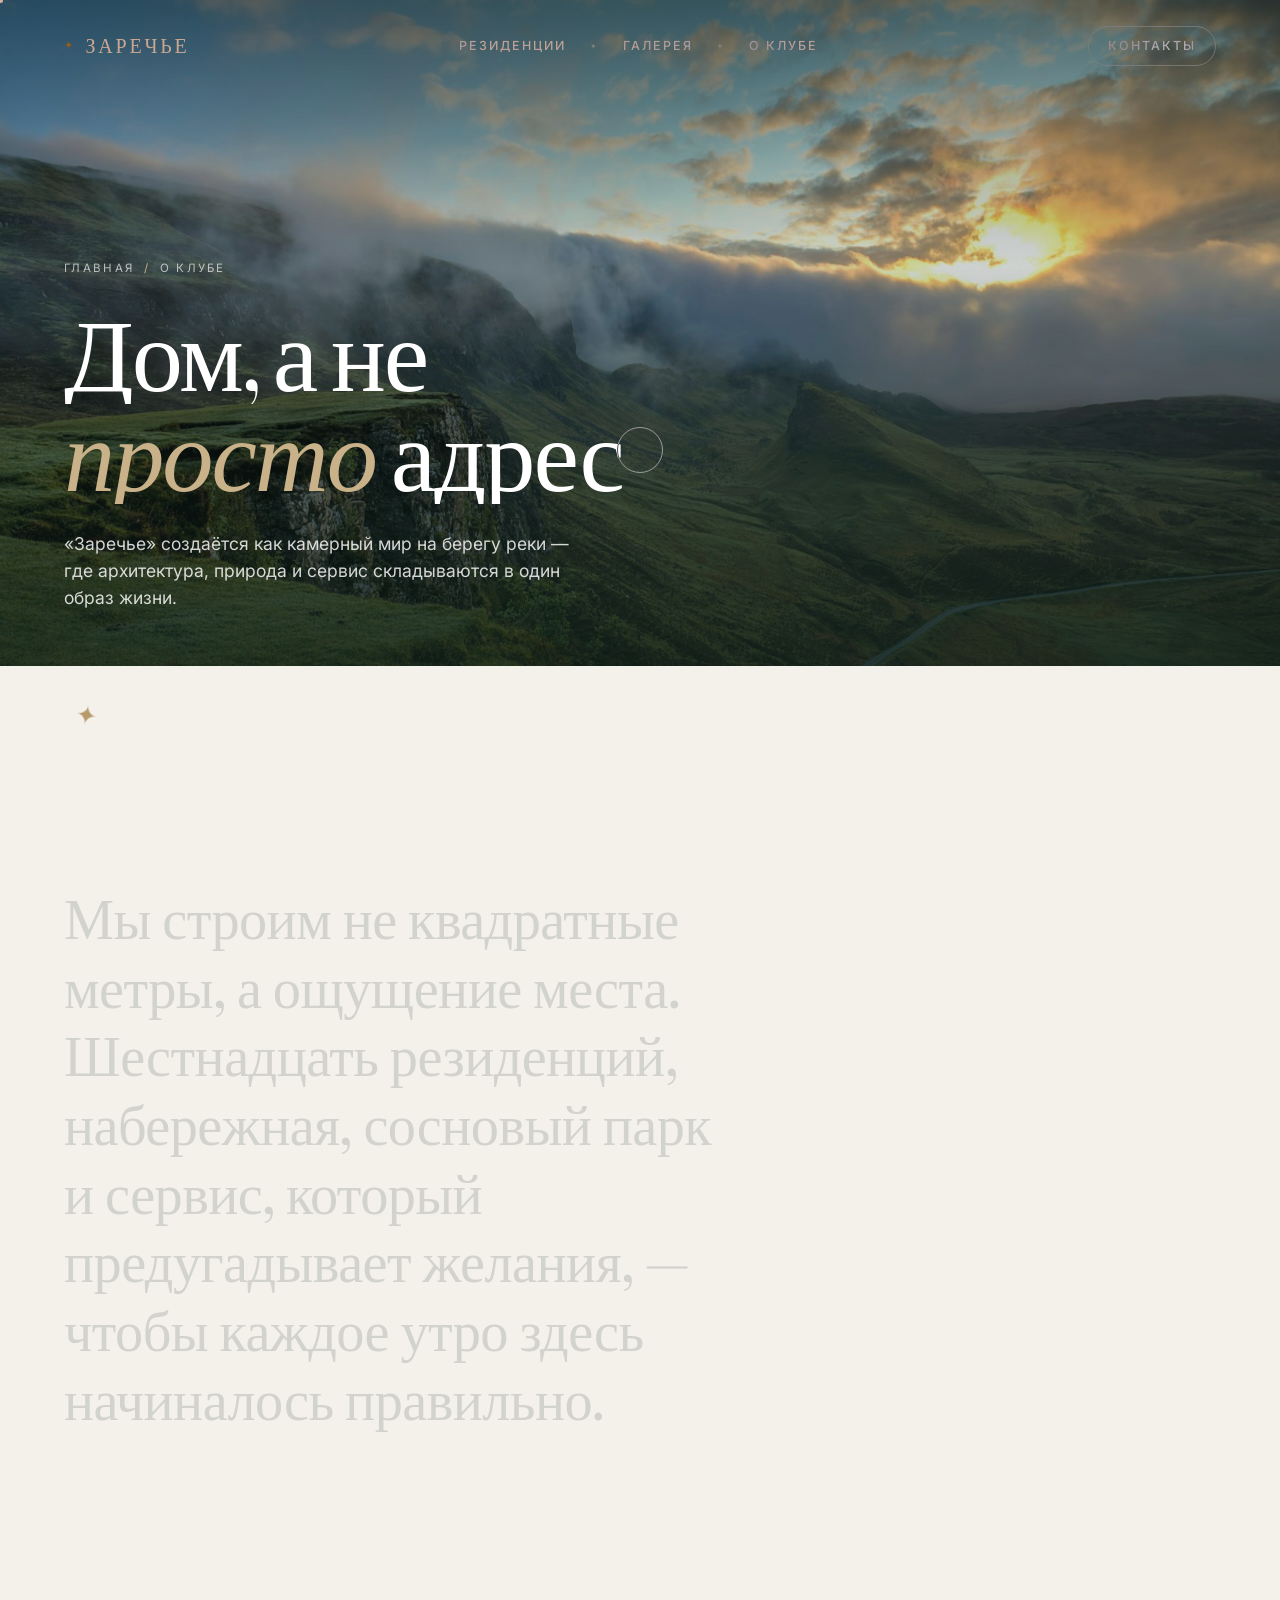
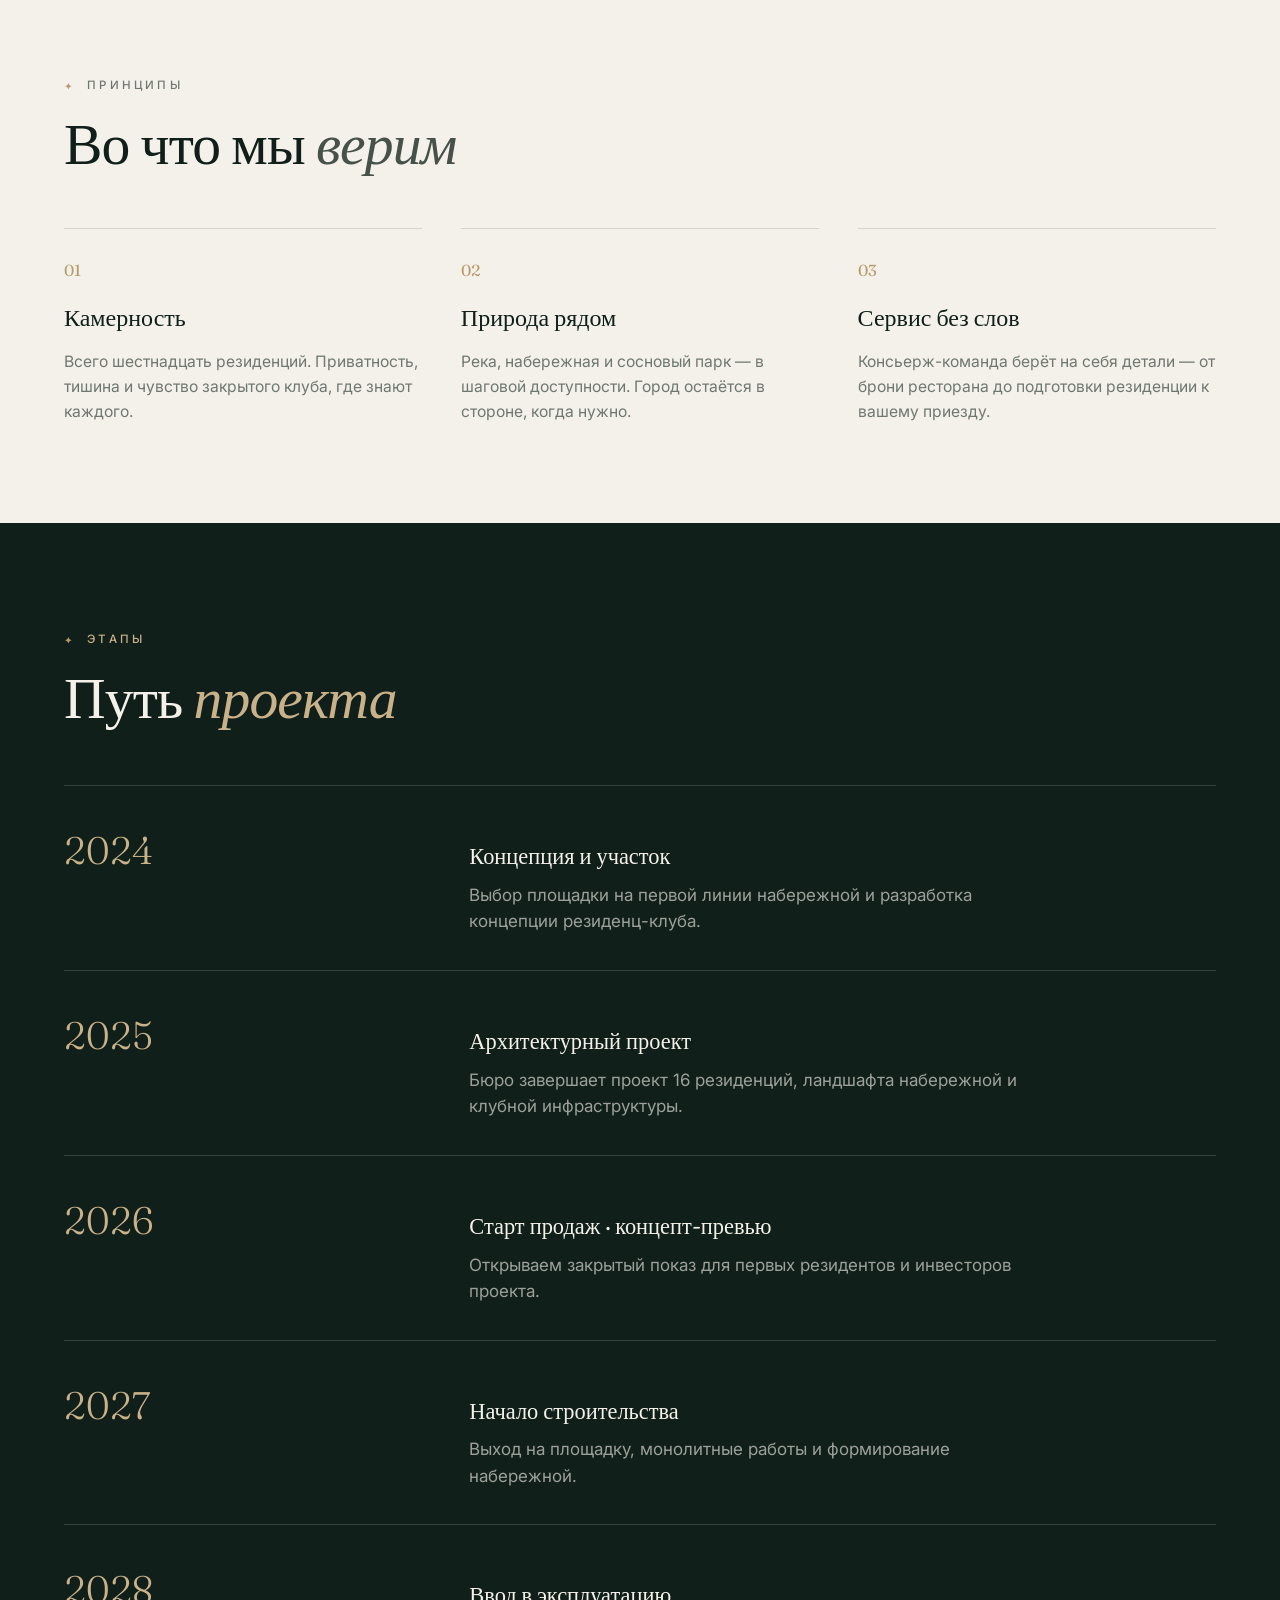
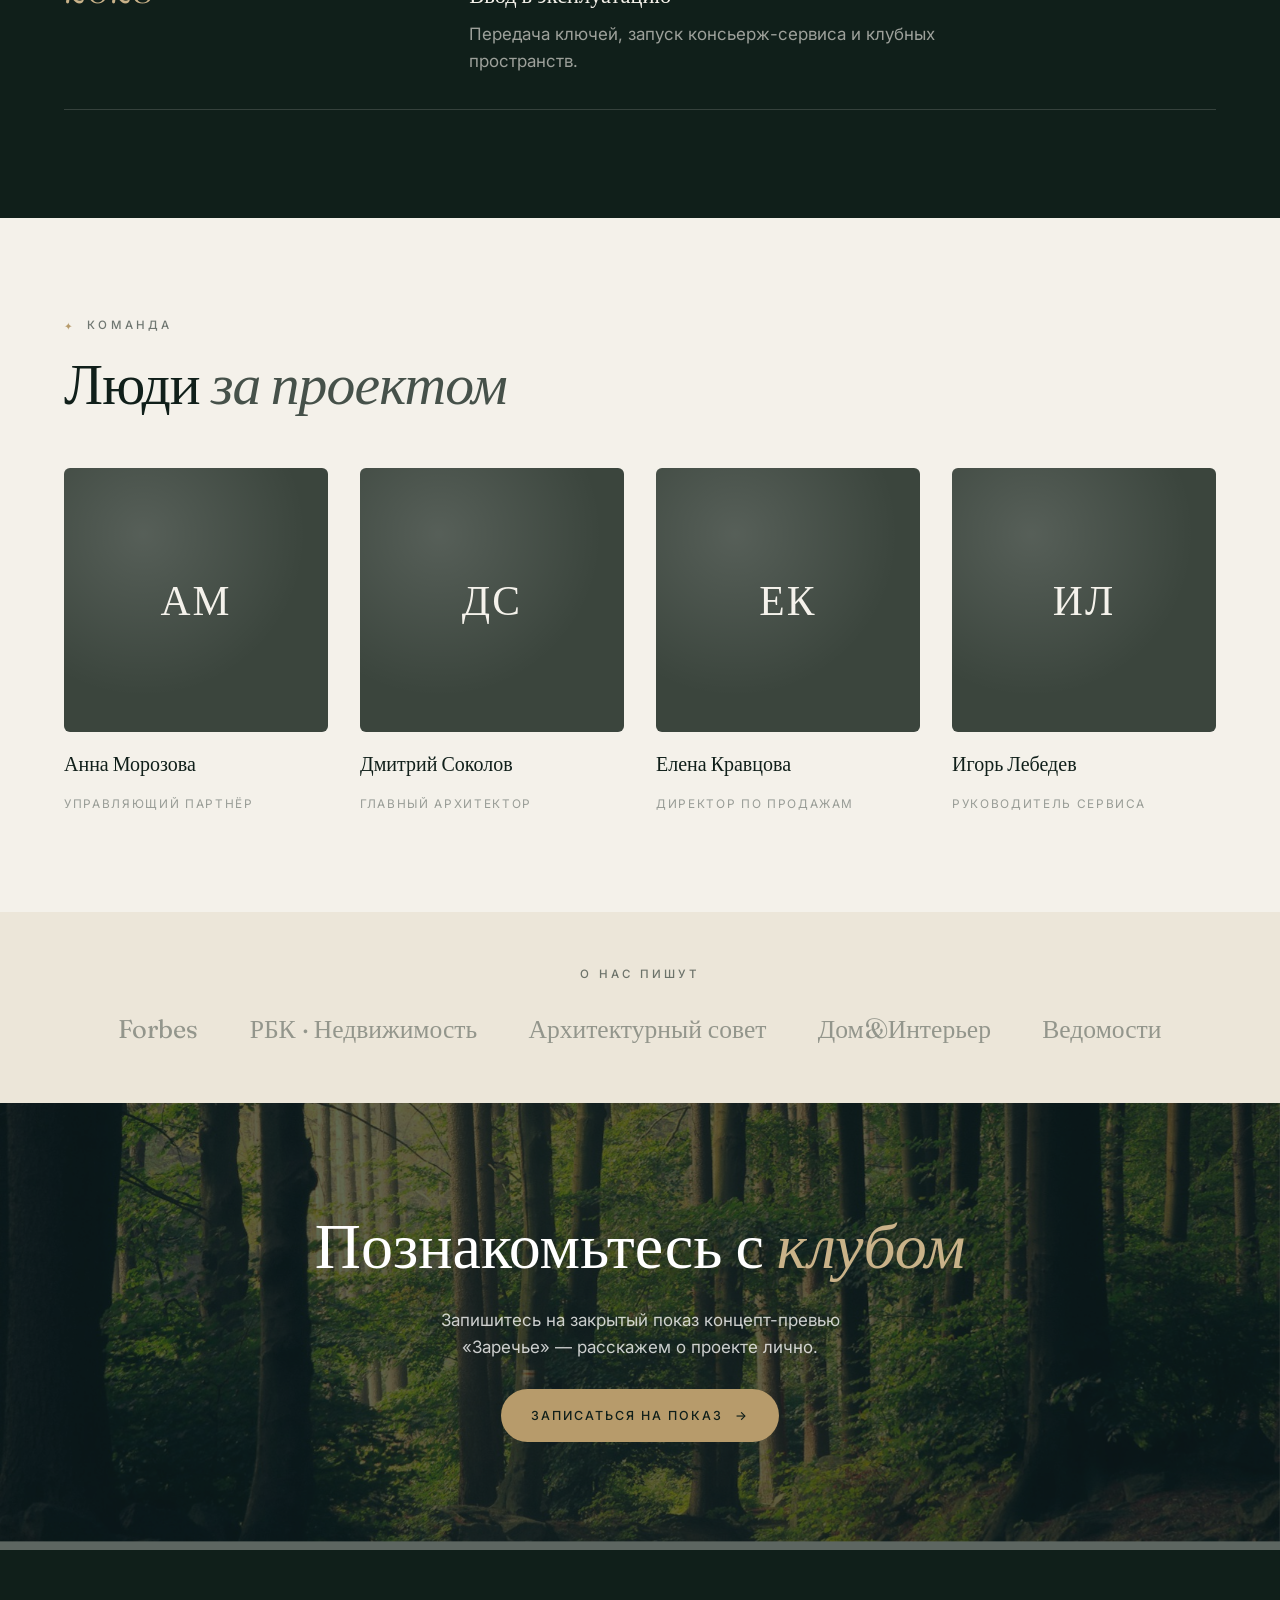
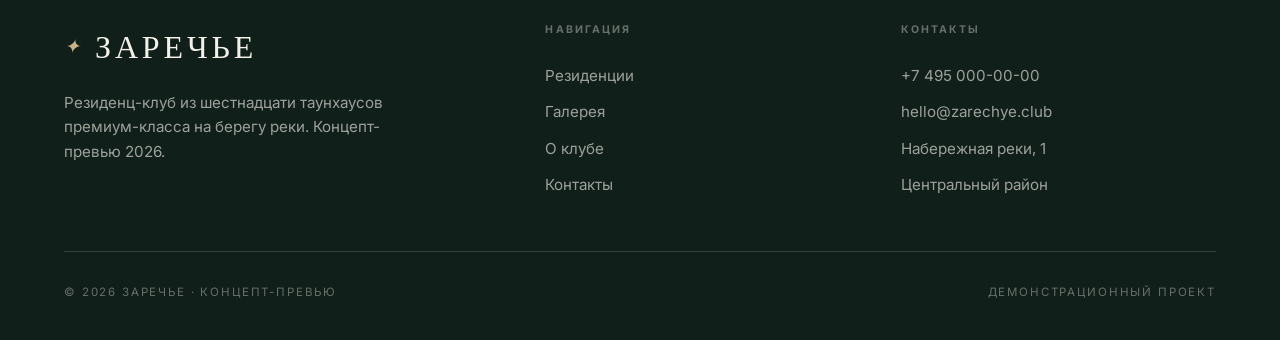
==== about.html @ b9b7f2cf "Initial commit: ЗАРЕЧЬЕ luxury residence club demo site Multi-page Russian-language real estate demo" ====
<!DOCTYPE html>
<html lang="ru">
<head>
<meta charset="UTF-8" />
<meta name="viewport" content="width=device-width, initial-scale=1.0" />
<title>О клубе — ЗАРЕЧЬЕ</title>
<meta name="description" content="Философия, команда и этапы проекта резиденц-клуба «Заречье» на берегу реки." />
<link rel="preconnect" href="https://fonts.googleapis.com" />
<link rel="preconnect" href="https://fonts.gstatic.com" crossorigin />
<link href="https://fonts.googleapis.com/css2?family=Fraunces:ital,opsz,wght@0,9..144,300..600;1,9..144,300..500&family=Inter:wght@300;400;500;600&display=swap" rel="stylesheet" />
<link rel="stylesheet" href="styles.css" />
</head>
<body>

<div class="page-curtain" aria-hidden="true"><span class="page-curtain__brand"><i>✦</i>ЗАРЕЧЬЕ</span></div>
<div class="cursor" id="cursor"><span class="cursor__label" id="cursorLabel"></span></div>
<div class="cursor-dot" id="cursorDot"></div>

<header class="nav" id="nav">
  <a href="index.html" class="nav__brand" data-cursor><span class="nav__mark">✦</span><span class="nav__name">ЗАРЕЧЬЕ</span></a>
  <nav class="nav__links">
    <a href="residences.html" data-cursor>Резиденции</a><span class="nav__sep">✦</span>
    <a href="gallery.html" data-cursor>Галерея</a><span class="nav__sep">✦</span>
    <a href="about.html" data-cursor>О клубе</a>
  </nav>
  <a href="contacts.html" class="nav__cta" data-cursor><span>Контакты</span></a>
</header>

<main>
  <section class="subhero">
    <div class="subhero__bg" style="background-image:url('assets/img/mist.jpg')" data-parallax-bg></div>
    <div class="subhero__scrim"></div>
    <div class="subhero__inner">
      <div class="breadcrumb"><a href="index.html" data-cursor>Главная</a><i>/</i><span>О клубе</span></div>
      <h1 class="subhero__title" data-words>
        <span class="line"><span data-line-word>Дом,</span> <span data-line-word>а</span> <span data-line-word>не</span></span>
        <span class="line"><span data-line-word><em>просто</em></span> <span data-line-word>адрес</span></span>
      </h1>
      <p class="subhero__lead" data-reveal>«Заречье» создаётся как камерный мир на берегу реки — где архитектура, природа и сервис складываются в один образ жизни.</p>
    </div>
  </section>

  <!-- Манифест с word-reveal -->
  <section class="intro">
    <div class="intro__star">✦</div>
    <p class="intro__text display" id="introText">Мы строим не квадратные метры, а ощущение места. Шестнадцать резиденций, набережная, сосновый парк и сервис, который предугадывает желания, — чтобы каждое утро здесь начиналось правильно.</p>
  </section>

  <!-- Ценности -->
  <section class="values">
    <div class="section-head">
      <p class="eyebrow" data-reveal-line>Принципы</p>
      <h2 class="section-title" data-reveal>Во что мы <em>верим</em></h2>
    </div>
    <div class="values__grid" data-stagger>
      <div class="value">
        <div class="value__num">01</div>
        <h3>Камерность</h3>
        <p>Всего шестнадцать резиденций. Приватность, тишина и чувство закрытого клуба, где знают каждого.</p>
      </div>
      <div class="value">
        <div class="value__num">02</div>
        <h3>Природа рядом</h3>
        <p>Река, набережная и сосновый парк — в шаговой доступности. Город остаётся в стороне, когда нужно.</p>
      </div>
      <div class="value">
        <div class="value__num">03</div>
        <h3>Сервис без слов</h3>
        <p>Консьерж-команда берёт на себя детали — от брони ресторана до подготовки резиденции к вашему приезду.</p>
      </div>
    </div>
  </section>

  <!-- Таймлайн -->
  <section class="timeline">
    <div class="section-head">
      <p class="eyebrow" style="color:var(--gold-soft)" data-reveal-line>Этапы</p>
      <h2 class="section-title" data-reveal>Путь <em>проекта</em></h2>
    </div>
    <div class="timeline__list" data-stagger>
      <div class="tl-item"><b>2024</b><div><h3>Концепция и участок</h3><p>Выбор площадки на первой линии набережной и разработка концепции резиденц-клуба.</p></div></div>
      <div class="tl-item"><b>2025</b><div><h3>Архитектурный проект</h3><p>Бюро завершает проект 16 резиденций, ландшафта набережной и клубной инфраструктуры.</p></div></div>
      <div class="tl-item"><b>2026</b><div><h3>Старт продаж · концепт-превью</h3><p>Открываем закрытый показ для первых резидентов и инвесторов проекта.</p></div></div>
      <div class="tl-item"><b>2027</b><div><h3>Начало строительства</h3><p>Выход на площадку, монолитные работы и формирование набережной.</p></div></div>
      <div class="tl-item"><b>2028</b><div><h3>Ввод в эксплуатацию</h3><p>Передача ключей, запуск консьерж-сервиса и клубных пространств.</p></div></div>
    </div>
  </section>

  <!-- Команда -->
  <section class="team">
    <div class="section-head">
      <p class="eyebrow" data-reveal-line>Команда</p>
      <h2 class="section-title" data-reveal>Люди <em>за проектом</em></h2>
    </div>
    <div class="team__grid" data-stagger>
      <div class="member"><div class="member__avatar">АМ</div><h3>Анна Морозова</h3><span>Управляющий партнёр</span></div>
      <div class="member"><div class="member__avatar">ДС</div><h3>Дмитрий Соколов</h3><span>Главный архитектор</span></div>
      <div class="member"><div class="member__avatar">ЕК</div><h3>Елена Кравцова</h3><span>Директор по продажам</span></div>
      <div class="member"><div class="member__avatar">ИЛ</div><h3>Игорь Лебедев</h3><span>Руководитель сервиса</span></div>
    </div>
  </section>

  <!-- Пресса -->
  <section class="press">
    <p class="eyebrow" data-reveal>О нас пишут</p>
    <div class="press__row" data-reveal>
      <span>Forbes</span><span>РБК · Недвижимость</span><span>Архитектурный совет</span><span>Дом&amp;Интерьер</span><span>Ведомости</span>
    </div>
  </section>

  <!-- CTA -->
  <section class="cta">
    <div class="cta__bg" style="background-image:url('assets/img/forest.jpg')" data-parallax-bg></div>
    <div class="cta__scrim"></div>
    <div class="cta__inner">
      <h2 class="cta__title" data-reveal>Познакомьтесь с <em>клубом</em></h2>
      <p class="cta__sub" data-reveal>Запишитесь на закрытый показ концепт-превью «Заречье» — расскажем о проекте лично.</p>
      <a href="contacts.html" class="btn btn--gold" data-cursor data-magnetic data-reveal><span>Записаться на показ</span><i>→</i></a>
    </div>
  </section>

  <footer class="site-footer">
    <div class="site-footer__top">
      <div>
        <div class="site-footer__brand"><i>✦</i>ЗАРЕЧЬЕ</div>
        <p>Резиденц-клуб из шестнадцати таунхаусов премиум-класса на берегу реки. Концепт-превью 2026.</p>
      </div>
      <div class="fcol">
        <h4>Навигация</h4>
        <a href="residences.html" data-cursor>Резиденции</a>
        <a href="gallery.html" data-cursor>Галерея</a>
        <a href="about.html" data-cursor>О клубе</a>
        <a href="contacts.html" data-cursor>Контакты</a>
      </div>
      <div class="fcol">
        <h4>Контакты</h4>
        <a href="tel:+74950000000" data-cursor>+7 495 000-00-00</a>
        <a href="mailto:hello@zarechye.club" data-cursor>hello@zarechye.club</a>
        <a>Набережная реки, 1</a>
        <a>Центральный район</a>
      </div>
    </div>
    <div class="site-footer__bottom">
      <span>© <span data-year>2026</span> ЗАРЕЧЬЕ · Концепт-превью</span>
      <span>Демонстрационный проект</span>
    </div>
  </footer>
</main>

<script src="assets/vendor/gsap.min.js"></script>
<script src="assets/vendor/ScrollTrigger.min.js"></script>
<script src="assets/vendor/lenis.min.js"></script>
<script src="assets/vendor/split-type.min.js"></script>
<script src="main.js"></script>
</body>
</html>
---- styles.css ----
/* ═══════════════════════════════════════════
   ЗАРЕЧЬЕ — Residence Club · demo
   ═══════════════════════════════════════════ */

:root{
  --cream:#F4F1EA;
  --cream-2:#ECE6D9;
  --forest:#101F1A;
  --forest-2:#16241E;
  --sage:#3B453D;
  --sage-2:#46514A;
  --ink:#101F1A;
  --ink-60:rgba(16,31,26,.58);
  --ink-40:rgba(16,31,26,.40);
  --ink-14:rgba(16,31,26,.14);
  --paper:#F4F1EA;
  --paper-60:rgba(244,241,234,.62);
  --paper-40:rgba(244,241,234,.38);
  --paper-16:rgba(244,241,234,.16);
  --gold:#B79B6B;
  --gold-soft:#C9B289;
  --serif:'Fraunces',Georgia,serif;
  --sans:'Inter',-apple-system,system-ui,sans-serif;
  --ease:cubic-bezier(.6,.01,.05,1);
  --ease-out:cubic-bezier(.16,1,.3,1);
  --pad:clamp(1.4rem,5vw,5.5rem);
}

*{margin:0;padding:0;box-sizing:border-box}
html{-webkit-font-smoothing:antialiased;text-rendering:optimizeLegibility}
html.lenis,html.lenis body{height:auto}
.lenis.lenis-smooth{scroll-behavior:auto!important}
.lenis.lenis-smooth [data-lenis-prevent]{overscroll-behavior:contain}

body{
  font-family:var(--sans);
  background:var(--cream);
  color:var(--ink);
  font-size:17px;
  line-height:1.55;
  overflow-x:hidden;
  cursor:none;
}
@media (max-width:900px){ body{cursor:auto} }

img{display:block;max-width:100%;height:auto}
a{color:inherit;text-decoration:none}
em{font-style:italic}
.display{font-family:var(--serif);font-weight:400;letter-spacing:-.015em}
.display em{font-weight:400}

.eyebrow{
  font-family:var(--sans);
  font-size:.72rem;
  font-weight:500;
  letter-spacing:.28em;
  text-transform:uppercase;
  color:var(--ink-60);
}
.eyebrow--light{color:var(--paper-60)}

/* ─── ПРЕЛОАДЕР ─────────────────────────── */
.loader{
  position:fixed;inset:0;z-index:1000;
  background:var(--forest);color:var(--paper);
  display:flex;align-items:flex-end;
  padding:var(--pad);
  clip-path:inset(0 0 0 0);
}
.loader__inner{width:100%;}
.loader__brand{overflow:hidden;}
.loader__word{
  display:inline-block;
  font-family:var(--serif);
  font-size:clamp(3rem,12vw,11rem);
  font-weight:300;letter-spacing:.02em;line-height:.9;
  transform:translateY(110%);
}
.loader__meta{
  display:flex;justify-content:space-between;align-items:flex-end;
  margin-top:1.6rem;
}
.loader__tag{font-size:.7rem;letter-spacing:.26em;text-transform:uppercase;color:var(--paper-40)}
.loader__count{font-family:var(--serif);font-size:1.4rem;color:var(--paper-60)}
.loader__count i{font-style:normal;font-size:.8rem;color:var(--paper-40)}
.loader__bar{margin-top:1.2rem;height:1px;background:var(--paper-16);position:relative;overflow:hidden}
.loader__bar span{position:absolute;inset:0;background:var(--gold);transform:scaleX(0);transform-origin:left;}

/* ─── КУРСОР ────────────────────────────── */
.cursor,.cursor-dot{position:fixed;top:0;left:0;z-index:900;pointer-events:none;border-radius:50%;mix-blend-mode:difference}
.cursor{
  width:46px;height:46px;margin:-23px 0 0 -23px;
  border:1px solid rgba(255,255,255,.7);
  display:flex;align-items:center;justify-content:center;
  transition:width .4s var(--ease-out),height .4s var(--ease-out),margin .4s var(--ease-out),background .3s;
}
.cursor-dot{width:5px;height:5px;margin:-2.5px 0 0 -2.5px;background:#fff}
.cursor__label{font-size:.6rem;letter-spacing:.12em;text-transform:uppercase;color:#fff;opacity:0;transform:scale(.6);transition:opacity .3s,transform .3s;font-weight:500}
.cursor.is-hover{width:74px;height:74px;margin:-37px 0 0 -37px;background:rgba(255,255,255,.08)}
.cursor.is-label{width:96px;height:96px;margin:-48px 0 0 -48px;background:#fff;border-color:#fff;mix-blend-mode:normal}
.cursor.is-label .cursor__label{opacity:1;transform:scale(1);color:var(--forest)}
.cursor.is-label ~ .cursor-dot{opacity:0}
@media (max-width:900px){ .cursor,.cursor-dot{display:none} }

/* ─── ШАПКА ─────────────────────────────── */
.nav{
  position:fixed;top:0;left:0;width:100%;z-index:500;
  display:flex;align-items:center;justify-content:space-between;
  padding:1.6rem var(--pad);
  mix-blend-mode:difference;color:#fff;
  transition:transform .6s var(--ease-out);
  will-change:transform;
}
.nav.is-hidden{transform:translateY(-120%)}
.nav__brand{display:flex;align-items:center;gap:.6rem;font-family:var(--serif);font-size:1.25rem;letter-spacing:.14em}
.nav__mark{font-size:.7rem;color:var(--gold-soft)}
.nav__links{display:flex;align-items:center;gap:1.5rem;font-size:.78rem;letter-spacing:.16em;text-transform:uppercase;font-weight:500}
.nav__links a{position:relative;padding:.2rem 0}
.nav__links a::after{content:"";position:absolute;left:0;bottom:-2px;width:100%;height:1px;background:currentColor;transform:scaleX(0);transform-origin:right;transition:transform .5s var(--ease-out)}
.nav__links a:hover::after{transform:scaleX(1);transform-origin:left}
.nav__sep{font-size:.5rem;opacity:.5}
.nav__cta{font-size:.78rem;letter-spacing:.16em;text-transform:uppercase;font-weight:500;border:1px solid rgba(255,255,255,.4);padding:.6rem 1.2rem;border-radius:40px;transition:background .4s,color .4s,border-color .4s}
.nav__cta:hover{background:#fff;color:var(--forest);border-color:#fff}
@media (max-width:760px){ .nav__links{display:none} }

/* ─── ГЕРОЙ ─────────────────────────────── */
.hero{position:relative;height:100svh;min-height:640px;overflow:hidden;color:#fff;display:flex;flex-direction:column;justify-content:flex-end}
.hero__media{position:absolute;inset:0;z-index:0}
.hero__slide{position:absolute;inset:0;background-size:cover;background-position:center;opacity:0;transform:scale(1.08);transition:opacity 1.4s var(--ease)}
.hero__slide.is-active{opacity:1}
.hero__scrim{position:absolute;inset:0;background:linear-gradient(180deg,rgba(16,31,26,.34) 0%,rgba(16,31,26,.05) 32%,rgba(16,31,26,.4) 72%,rgba(16,31,26,.86) 100%)}
.hero__content{position:relative;z-index:2;padding:0 var(--pad)}
.hero__eyebrow{color:rgba(255,255,255,.78)!important;margin-bottom:1.4rem}
.hero__title{font-size:clamp(2.9rem,9vw,8.4rem);line-height:.96;font-weight:400;letter-spacing:-.02em}
.hero__title .line{display:block;overflow:hidden}
.hero__title [data-hero-word]{display:inline-block;transform:translateY(110%)}
.hero__title em{font-weight:300}
.hero__foot{position:relative;z-index:2;display:flex;align-items:flex-end;justify-content:space-between;padding:2.4rem var(--pad) 2.4rem}
.hero__scroll{display:flex;flex-direction:column;align-items:center;gap:.7rem}
.hero__scroll .eyebrow{color:rgba(255,255,255,.7)!important;font-size:.62rem}
.hero__scroll-line{width:1px;height:54px;background:rgba(255,255,255,.5);position:relative;overflow:hidden}
.hero__scroll-line::after{content:"";position:absolute;top:-54px;left:0;width:100%;height:54px;background:#fff;animation:scrollLine 2.4s var(--ease) infinite}
@keyframes scrollLine{0%{transform:translateY(0)}60%,100%{transform:translateY(108px)}}
.hero__nav{display:flex;align-items:center;gap:1.4rem}
.hero__arrow{background:none;border:1px solid rgba(255,255,255,.4);color:#fff;width:52px;height:52px;border-radius:50%;font-size:1.1rem;cursor:none;transition:background .4s,color .4s;display:flex;align-items:center;justify-content:center}
.hero__arrow:hover{background:#fff;color:var(--forest)}
.hero__count{font-family:var(--serif);font-size:1rem;letter-spacing:.1em;color:rgba(255,255,255,.85)}
.hero__count i{font-style:normal;color:#fff}

/* ─── ВСТУПЛЕНИЕ ────────────────────────── */
.intro{background:var(--cream);padding:clamp(7rem,16vh,15rem) var(--pad)}
.intro__star{font-size:1.6rem;color:var(--gold);margin-bottom:2.2rem;transform:rotate(0deg)}
.intro__text{
  font-size:clamp(1.7rem,4.4vw,3.7rem);
  line-height:1.22;max-width:18ch;font-weight:400;letter-spacing:-.01em;
}
.intro__text .word{color:var(--ink-14);transition:color .1s linear;display:inline-block}
.intro__text .word.space{width:.28em}

/* ─── ЦИФРЫ ─────────────────────────────── */
.stats{background:var(--cream);padding:0 var(--pad) clamp(5rem,10vh,9rem)}
.stats__row{display:grid;grid-template-columns:repeat(4,1fr);gap:1rem;border-top:1px solid var(--ink-14);padding-top:3rem}
.stat{display:flex;flex-direction:column;gap:.6rem}
.stat__num{font-size:clamp(2.6rem,6vw,5rem);line-height:1;font-weight:300}
.stat__num i{font-style:normal;font-size:.3em;color:var(--ink-40);font-family:var(--sans);letter-spacing:0}
.stat__label{font-size:.66rem}
@media (max-width:760px){ .stats__row{grid-template-columns:repeat(2,1fr);gap:2.4rem 1rem} }

/* ─── БЕГУЩАЯ СТРОКА ────────────────────── */
.marquee{background:var(--forest);color:var(--paper);padding:1.5rem 0;overflow:hidden;white-space:nowrap;border-top:1px solid var(--paper-16);border-bottom:1px solid var(--paper-16)}
.marquee__track{display:inline-flex;will-change:transform}
.marquee__track span{font-family:var(--serif);font-size:clamp(1.6rem,3.4vw,2.8rem);font-weight:300;padding-right:0;letter-spacing:.01em}
.marquee__track i{font-style:normal;color:var(--gold);margin:0 1.6rem;font-size:.7em;vertical-align:middle}

/* ─── ФИЧИ ──────────────────────────────── */
.feature{padding:clamp(5rem,12vh,11rem) var(--pad)}
.feature--dark{background:var(--forest);color:var(--paper)}
.feature--light{background:var(--cream);color:var(--ink)}
.feature__grid{display:grid;grid-template-columns:1.05fr 1fr;gap:clamp(2.5rem,6vw,7rem);align-items:center}
.feature__grid--reverse .feature__media{order:2}
.feature__media{position:relative;overflow:hidden;border-radius:6px;aspect-ratio:4/5;clip-path:inset(100% 0 0 0)}
.feature__media img{width:100%;height:120%;object-fit:cover;will-change:transform}
.feature__title{font-size:clamp(2rem,4.6vw,3.7rem);line-height:1.05;margin:1.6rem 0;font-weight:400}
.feature__title .line{display:block;overflow:hidden}
.feature__title [data-line-word]{display:inline-block}
.feature__title em{font-weight:300}
.feature--dark .feature__title em{color:var(--gold-soft)}
.feature--light .feature__title em{color:var(--sage-2)}
.feature__lead{max-width:42ch;font-size:1.04rem;line-height:1.6;color:inherit;opacity:.78;margin-bottom:2rem}
.feature--light .feature__lead{color:var(--ink-60);opacity:1}

.link{display:inline-flex;align-items:center;gap:.7rem;font-size:.8rem;letter-spacing:.14em;text-transform:uppercase;font-weight:500;position:relative}
.link span{position:relative}
.link span::after{content:"";position:absolute;left:0;bottom:-3px;width:100%;height:1px;background:currentColor;transform:scaleX(1);transform-origin:left;transition:transform .5s var(--ease-out)}
.link:hover span::after{transform:scaleX(0);transform-origin:right}
.link i{font-style:normal;transition:transform .4s var(--ease-out)}
.link:hover i{transform:translateX(6px)}
@media (max-width:840px){ .feature__grid,.feature__grid--reverse{grid-template-columns:1fr;gap:2.5rem} .feature__grid--reverse .feature__media{order:0} .feature__media{aspect-ratio:4/3} }

/* ─── ГАЛЕРЕЯ ───────────────────────────── */
.gallery{background:var(--cream);padding:clamp(5rem,11vh,9rem) 0;overflow:hidden}
.gallery__head{padding:0 var(--pad);margin-bottom:3rem;display:flex;flex-direction:column;gap:1rem}
.gallery__title{font-size:clamp(2rem,5vw,4rem);font-weight:400}
.gallery__title em{color:var(--sage-2)}
.gallery__viewport{width:100%}
.gallery__track{display:flex;gap:1.6rem;padding:0 var(--pad);will-change:transform}
@media (max-width:900px){
  .gallery__viewport{overflow-x:auto;-webkit-overflow-scrolling:touch;scroll-snap-type:x mandatory;scrollbar-width:none}
  .gallery__viewport::-webkit-scrollbar{display:none}
  .gallery__track{will-change:auto}
  .gcard{scroll-snap-align:start;width:78vw}
  .gcard--wide{width:88vw}
}
.gcard{position:relative;flex:0 0 auto;width:clamp(260px,30vw,420px);aspect-ratio:3/4;overflow:hidden;border-radius:6px}
.gcard--wide{width:clamp(360px,44vw,640px);aspect-ratio:16/10}
.gcard img{width:100%;height:100%;object-fit:cover;transition:transform 1.1s var(--ease-out);will-change:transform}
.gcard:hover img{transform:scale(1.06)}
.gcard figcaption{position:absolute;left:0;bottom:0;width:100%;padding:1.4rem;color:#fff;font-size:.82rem;letter-spacing:.1em;text-transform:uppercase;background:linear-gradient(0deg,rgba(16,31,26,.7),transparent);display:flex;gap:.7rem;align-items:baseline}
.gcard figcaption b{font-family:var(--serif);font-weight:400;color:var(--gold-soft)}

/* ─── ОБРАЗ ЖИЗНИ (full-bleed) ──────────── */
.lifestyle{position:relative;min-height:92vh;display:flex;align-items:center;overflow:hidden;color:#fff;padding:6rem var(--pad)}
.lifestyle__bg{position:absolute;inset:-12% 0;background-size:cover;background-position:center;will-change:transform}
.lifestyle__scrim{position:absolute;inset:0;background:linear-gradient(180deg,rgba(16,31,26,.55),rgba(16,31,26,.35) 40%,rgba(16,31,26,.78))}
.lifestyle__content{position:relative;z-index:2;max-width:60rem}
.lifestyle__title{font-size:clamp(2.4rem,6.5vw,6rem);line-height:1;margin:1.6rem 0;font-weight:400}
.lifestyle__title .line{display:block;overflow:hidden}
.lifestyle__title [data-line-word]{display:inline-block}
.lifestyle__title em{font-weight:300;color:var(--gold-soft)}
.lifestyle__lead{max-width:46ch;font-size:1.1rem;color:rgba(255,255,255,.82)}

/* ─── FAQ ───────────────────────────────── */
.faq{background:var(--cream);padding:clamp(5rem,12vh,10rem) var(--pad)}
.faq__head{margin-bottom:4rem;display:flex;flex-direction:column;gap:1rem}
.faq__title{font-size:clamp(1.8rem,4vw,3.2rem);font-weight:400;max-width:20ch}
.faq__title em{color:var(--sage-2)}
.qa{border-top:1px solid var(--ink-14)}
.qa:last-child{border-bottom:1px solid var(--ink-14)}
.qa__q{width:100%;background:none;border:none;cursor:none;display:flex;align-items:center;justify-content:space-between;gap:2rem;padding:2.1rem 0;text-align:left;color:var(--ink)}
.qa__qtext{font-size:clamp(1.2rem,2.6vw,1.9rem);font-weight:400;transition:color .4s,transform .5s var(--ease-out)}
.qa__q:hover .qa__qtext{transform:translateX(14px);color:var(--sage-2)}
.qa__icon{position:relative;flex:0 0 auto;width:18px;height:18px}
.qa__icon::before,.qa__icon::after{content:"";position:absolute;background:var(--ink);transition:transform .45s var(--ease-out),background .4s}
.qa__icon::before{top:50%;left:0;width:100%;height:1px;transform:translateY(-50%)}
.qa__icon::after{left:50%;top:0;height:100%;width:1px;transform:translateX(-50%)}
.qa.is-open .qa__icon::after{transform:translateX(-50%) scaleY(0)}
.qa.is-open .qa__icon::before{background:var(--gold)}
.qa__a{overflow:hidden;height:0}
.qa__a p{max-width:60ch;color:var(--ink-60);font-size:1.02rem;line-height:1.6;padding:0 0 2.2rem;margin-left:auto;width:min(60ch,55%)}
@media (max-width:760px){ .qa__a p{width:100%} }

/* ─── КОНТАКТЫ ──────────────────────────── */
.contact{position:relative;padding:clamp(4rem,10vh,9rem) var(--pad) 2.5rem;overflow:hidden}
.contact__bg{position:absolute;inset:-12% 0;background-size:cover;background-position:center;will-change:transform}
.contact::before{content:"";position:absolute;inset:0;background:rgba(16,31,26,.18)}
.contact__card{position:relative;z-index:2;background:rgba(43,52,46,.82);backdrop-filter:blur(6px);color:var(--paper);border-radius:8px;padding:clamp(2.2rem,5vw,4.5rem);display:grid;grid-template-columns:1fr 1fr;gap:clamp(2.5rem,6vw,6rem);border:1px solid var(--paper-16)}
.contact__title{font-size:clamp(2rem,4.6vw,3.6rem);line-height:1.04;margin:1.4rem 0;font-weight:400}
.contact__title .line{display:block}
.contact__title em{font-weight:300;color:var(--gold-soft)}
.contact__sub{color:var(--paper-60);max-width:40ch;font-size:1rem;line-height:1.6}
.contact__where{margin-top:2.4rem;display:flex;flex-direction:column;gap:.5rem;border-top:1px solid var(--paper-16);padding-top:1.6rem}
.contact__addr{font-family:var(--serif);font-size:1.15rem}

.form{display:flex;flex-direction:column;gap:1.8rem;justify-content:center}
.form__row{display:grid;grid-template-columns:1fr 1fr;gap:1.6rem}
.field{display:flex;flex-direction:column;gap:.7rem;position:relative}
.field__label{font-size:.64rem;color:var(--paper-40)}
.field input,.field textarea{background:none;border:none;color:#fff;font-family:var(--sans);font-size:1.05rem;padding:.3rem 0;outline:none;resize:none;width:100%}
.field__line{height:1px;background:var(--paper-16);position:relative}
.field__line::after{content:"";position:absolute;inset:0;background:var(--gold-soft);transform:scaleX(0);transform-origin:left;transition:transform .5s var(--ease-out)}
.field input:focus ~ .field__line::after,.field textarea:focus ~ .field__line::after{transform:scaleX(1)}
.form__foot{display:flex;align-items:center;justify-content:space-between;gap:1.5rem;margin-top:.5rem}
.submit{display:inline-flex;align-items:center;gap:.9rem;background:none;border:none;color:#fff;cursor:none;font-family:var(--sans);font-size:.82rem;letter-spacing:.16em;text-transform:uppercase;font-weight:500;position:relative}
.submit__txt{position:relative}
.submit__txt::after{content:"";position:absolute;left:0;bottom:-4px;width:100%;height:1px;background:var(--gold-soft);transform:scaleX(1);transform-origin:left;transition:transform .5s var(--ease-out)}
.submit:hover .submit__txt::after{transform:scaleX(0);transform-origin:right}
.submit__arrow{transition:transform .4s var(--ease-out)}
.submit:hover .submit__arrow{transform:translateX(7px)}
.submit.is-sent{color:var(--gold-soft)}
.form__note{font-size:.78rem;color:var(--paper-40)}
@media (max-width:840px){ .contact__card{grid-template-columns:1fr} }
@media (max-width:520px){ .form__row{grid-template-columns:1fr} }

/* ─── ФУТЕР ─────────────────────────────── */
.footer{position:relative;z-index:2;display:flex;align-items:center;justify-content:center;gap:1.2rem;margin-top:2.5rem;color:var(--paper-60);font-size:.72rem;letter-spacing:.2em;text-transform:uppercase}
.footer__mark{color:var(--gold-soft)}

/* ─── reveal helpers ────────────────────── */
[data-reveal]{opacity:0;transform:translateY(34px)}
[data-reveal-line]{opacity:0;transform:translateY(18px)}
[data-stagger]>*{opacity:0;transform:translateY(34px)}

/* ═══════════════════════════════════════════
   МУЛЬТИСТРАНИЧНЫЕ КОМПОНЕНТЫ
   ═══════════════════════════════════════════ */

/* ─── Шторка перехода между страницами ──── */
.page-curtain{position:fixed;inset:0;z-index:1200;background:var(--forest);display:flex;align-items:center;justify-content:center;transform:translateY(0)}
.page-curtain.is-open{transform:translateY(-100%);pointer-events:none}
.page-curtain__brand{font-family:var(--serif);font-size:clamp(2rem,6vw,4rem);font-weight:300;letter-spacing:.16em;color:var(--paper);display:flex;align-items:center;gap:1rem}
.page-curtain__brand i{font-style:normal;color:var(--gold-soft);font-size:.5em}

/* ─── Кнопки ────────────────────────────── */
.btn{display:inline-flex;align-items:center;gap:.8rem;font-family:var(--sans);font-size:.78rem;letter-spacing:.16em;text-transform:uppercase;font-weight:500;padding:1rem 1.8rem;border-radius:40px;border:1px solid transparent;cursor:none;transition:background .4s,color .4s,border-color .4s,transform .3s}
.btn i{font-style:normal;transition:transform .4s var(--ease-out)}
.btn:hover i{transform:translateX(6px)}
.btn--solid{background:var(--forest);color:var(--paper)}
.btn--solid:hover{background:var(--gold);color:var(--forest)}
.btn--gold{background:var(--gold);color:var(--forest)}
.btn--gold:hover{background:var(--forest);color:var(--paper)}
.btn--ghost{border-color:currentColor}
.btn--ghost:hover{background:var(--ink);color:var(--cream)}
.btn--light{border-color:rgba(244,241,234,.4);color:var(--paper)}
.btn--light:hover{background:var(--paper);color:var(--forest)}

/* ─── Заголовок секции ──────────────────── */
.section-head{display:flex;flex-direction:column;gap:1.1rem;max-width:60rem}
.section-head .eyebrow{display:flex;align-items:center;gap:.7rem}
.section-head .eyebrow::before{content:"✦";color:var(--gold);font-size:.9em}
.section-title{font-family:var(--serif);font-size:clamp(2rem,4.6vw,3.6rem);font-weight:400;line-height:1.06;letter-spacing:-.015em}
.section-title em{color:var(--sage-2)}

/* ─── Под-страничный герой ──────────────── */
.subhero{position:relative;min-height:74vh;display:flex;align-items:flex-end;overflow:hidden;color:#fff;padding:6rem var(--pad) 3.4rem}
.subhero__bg{position:absolute;inset:-10% 0;background-size:cover;background-position:center;will-change:transform}
.subhero__scrim{position:absolute;inset:0;background:linear-gradient(180deg,rgba(16,31,26,.5),rgba(16,31,26,.2) 40%,rgba(16,31,26,.8))}
.subhero__inner{position:relative;z-index:2;width:100%}
.breadcrumb{display:flex;gap:.6rem;font-size:.72rem;letter-spacing:.2em;text-transform:uppercase;color:rgba(255,255,255,.66);margin-bottom:1.6rem}
.breadcrumb i{font-style:normal;color:var(--gold-soft)}
.subhero__title{font-family:var(--serif);font-size:clamp(2.8rem,8vw,7rem);line-height:.98;font-weight:400;letter-spacing:-.02em}
.subhero__title .line{display:block;overflow:hidden}
.subhero__title [data-line-word]{display:inline-block}
.subhero__title em{font-weight:300;color:var(--gold-soft)}
.subhero__lead{margin-top:1.6rem;max-width:46ch;font-size:1.1rem;color:rgba(255,255,255,.82)}

/* ─── Полоса фильтров ───────────────────── */
.filterbar{display:flex;flex-wrap:wrap;gap:.7rem;padding:2.4rem var(--pad);position:sticky;top:0;background:var(--cream);z-index:60}
.filterbar button{cursor:none;background:none;border:1px solid var(--ink-14);color:var(--ink-60);font-family:var(--sans);font-size:.74rem;letter-spacing:.14em;text-transform:uppercase;font-weight:500;padding:.7rem 1.3rem;border-radius:40px;transition:all .35s}
.filterbar button.is-active{background:var(--forest);color:var(--paper);border-color:var(--forest)}
.filterbar button:hover{border-color:var(--forest)}

/* ─── Каталог резиденций ────────────────── */
.catalog{background:var(--cream);padding:clamp(3rem,7vh,6rem) var(--pad) clamp(5rem,11vh,9rem)}
.catalog__grid{display:grid;grid-template-columns:repeat(2,1fr);gap:clamp(1.6rem,3vw,3rem)}
.rescard{position:relative;display:block;color:inherit;cursor:none}
.rescard__media{position:relative;overflow:hidden;border-radius:6px;aspect-ratio:4/3;margin-bottom:1.4rem}
.rescard__media img{width:100%;height:100%;object-fit:cover;transition:transform 1.1s var(--ease-out)}
.rescard:hover .rescard__media img{transform:scale(1.07)}
.rescard__badge{position:absolute;top:1.1rem;left:1.1rem;z-index:2;background:rgba(244,241,234,.92);color:var(--forest);font-size:.66rem;letter-spacing:.16em;text-transform:uppercase;font-weight:500;padding:.5rem .9rem;border-radius:30px}
.rescard__view{position:absolute;inset:0;display:flex;align-items:center;justify-content:center;background:rgba(16,31,26,.28);opacity:0;transition:opacity .4s}
.rescard:hover .rescard__view{opacity:1}
.rescard__view span{border:1px solid #fff;color:#fff;border-radius:40px;padding:.7rem 1.4rem;font-size:.72rem;letter-spacing:.16em;text-transform:uppercase}
.rescard__row{display:flex;justify-content:space-between;align-items:baseline;gap:1rem}
.rescard__name{font-family:var(--serif);font-size:1.7rem;font-weight:400}
.rescard__price{font-family:var(--serif);font-size:1.15rem;color:var(--sage-2)}
.rescard__meta{margin-top:.5rem;display:flex;gap:1.4rem;color:var(--ink-60);font-size:.82rem;letter-spacing:.04em}
.rescard__meta span{display:flex;gap:.4rem}
.rescard__meta b{font-weight:500;color:var(--ink)}
@media (max-width:760px){ .catalog__grid{grid-template-columns:1fr} }

/* ─── Страница резиденции ───────────────── */
.res-hero{position:relative;min-height:88vh;display:flex;align-items:flex-end;overflow:hidden;color:#fff;padding:6rem var(--pad) 3rem}
.res-hero__bg{position:absolute;inset:-8% 0;background-size:cover;background-position:center;will-change:transform}
.res-hero__scrim{position:absolute;inset:0;background:linear-gradient(180deg,rgba(16,31,26,.45),rgba(16,31,26,.15) 45%,rgba(16,31,26,.85))}
.res-hero__inner{position:relative;z-index:2;width:100%;display:flex;justify-content:space-between;align-items:flex-end;gap:2rem;flex-wrap:wrap}
.res-hero__name{font-family:var(--serif);font-size:clamp(3rem,8vw,6.4rem);line-height:.96;font-weight:400}
.res-hero__type{color:var(--gold-soft);letter-spacing:.2em;text-transform:uppercase;font-size:.8rem;margin-bottom:1rem}
.res-hero__price{text-align:right}
.res-hero__price b{font-family:var(--serif);font-size:clamp(1.6rem,3vw,2.4rem);font-weight:400;display:block}
.res-hero__price span{font-size:.72rem;letter-spacing:.18em;text-transform:uppercase;color:rgba(255,255,255,.6)}

.res-specs{background:var(--forest);color:var(--paper);padding:clamp(3rem,6vh,5rem) var(--pad)}
.res-specs__grid{display:grid;grid-template-columns:repeat(5,1fr);gap:1.5rem;border-top:1px solid var(--paper-16);padding-top:2.6rem}
.spec{display:flex;flex-direction:column;gap:.5rem}
.spec b{font-family:var(--serif);font-size:clamp(1.8rem,3.4vw,2.8rem);font-weight:300}
.spec span{font-size:.66rem;letter-spacing:.2em;text-transform:uppercase;color:var(--paper-40)}
@media (max-width:760px){ .res-specs__grid{grid-template-columns:repeat(2,1fr);gap:2rem 1.5rem} }

.res-about{background:var(--cream);padding:clamp(5rem,11vh,9rem) var(--pad);display:grid;grid-template-columns:1fr 1fr;gap:clamp(2.5rem,6vw,6rem);align-items:center}
.res-about__media{overflow:hidden;border-radius:6px;aspect-ratio:4/5}
.res-about__media img{width:100%;height:100%;object-fit:cover}
.res-about__body .section-title{margin:1.2rem 0}
.res-about__desc{color:var(--ink-60);font-size:1.08rem;line-height:1.65;margin-bottom:2rem}
.amenities{list-style:none;display:grid;grid-template-columns:1fr 1fr;gap:.9rem 1.5rem;margin-bottom:2.2rem}
.amenities li{display:flex;gap:.7rem;align-items:center;font-size:.95rem;color:var(--ink)}
.amenities li::before{content:"✦";color:var(--gold);font-size:.8em}
@media (max-width:840px){ .res-about{grid-template-columns:1fr} }

/* ─── План этажа (SVG) ──────────────────── */
.floorplan{background:var(--cream-2);padding:clamp(5rem,11vh,9rem) var(--pad)}
.floorplan__wrap{display:grid;grid-template-columns:1fr 1.2fr;gap:clamp(2rem,5vw,5rem);align-items:center;margin-top:3rem}
.floorplan__svg{background:var(--cream);border:1px solid var(--ink-14);border-radius:6px;padding:2rem}
.floorplan__svg svg{width:100%;height:auto}
.fp-room{fill:none;stroke:var(--forest);stroke-width:1.5}
.fp-fill{fill:var(--sage);opacity:.06}
.fp-label{fill:var(--ink-60);font-family:var(--sans);font-size:11px;letter-spacing:.1em;text-transform:uppercase}
.fp-dim{fill:var(--gold);font-family:var(--sans);font-size:10px}
.floorplan__legend{list-style:none;display:flex;flex-direction:column;gap:1.1rem}
.floorplan__legend li{display:flex;justify-content:space-between;border-bottom:1px solid var(--ink-14);padding-bottom:.9rem;font-size:.95rem}
.floorplan__legend b{font-family:var(--serif);color:var(--sage-2);font-weight:400}
@media (max-width:840px){ .floorplan__wrap{grid-template-columns:1fr} }

/* ─── Сетка миниатюр (галерея резиденции) ── */
.res-gallery{background:var(--forest);padding:clamp(5rem,11vh,9rem) var(--pad)}
.res-gallery .section-title{color:var(--paper)}
.res-gallery .section-title em{color:var(--gold-soft)}
.thumbs{display:grid;grid-template-columns:repeat(3,1fr);gap:1.2rem;margin-top:3rem}
.thumbs figure{position:relative;overflow:hidden;border-radius:6px;aspect-ratio:1;cursor:none}
.thumbs img{width:100%;height:100%;object-fit:cover;transition:transform 1s var(--ease-out)}
.thumbs figure:hover img{transform:scale(1.08)}
.thumbs figure:first-child{grid-column:span 2;grid-row:span 2;aspect-ratio:auto}
@media (max-width:640px){ .thumbs{grid-template-columns:repeat(2,1fr)} .thumbs figure:first-child{grid-column:span 2} }

/* ─── CTA-полоса ────────────────────────── */
.cta{position:relative;overflow:hidden;color:#fff;text-align:center;padding:clamp(5rem,12vh,9rem) var(--pad)}
.cta__bg{position:absolute;inset:-10% 0;background-size:cover;background-position:center;will-change:transform}
.cta__scrim{position:absolute;inset:0;background:rgba(16,31,26,.66)}
.cta__inner{position:relative;z-index:2;max-width:46rem;margin:0 auto;display:flex;flex-direction:column;align-items:center;gap:1.8rem}
.cta__title{font-family:var(--serif);font-size:clamp(2.2rem,5vw,4.2rem);font-weight:400;line-height:1.05}
.cta__title em{color:var(--gold-soft)}
.cta__sub{color:rgba(255,255,255,.78);max-width:40ch}

/* ─── Галерея (отдельная страница) ──────── */
.masonry{background:var(--cream);padding:clamp(2rem,4vh,3rem) var(--pad) clamp(5rem,11vh,9rem);columns:3;column-gap:1.4rem}
.masonry figure{position:relative;break-inside:avoid;margin:0 0 1.4rem;overflow:hidden;border-radius:6px;cursor:none}
.masonry img{width:100%;display:block;transition:transform 1s var(--ease-out)}
.masonry figure:hover img{transform:scale(1.06)}
.masonry figcaption{position:absolute;left:0;bottom:0;width:100%;padding:1.3rem;color:#fff;font-size:.74rem;letter-spacing:.14em;text-transform:uppercase;background:linear-gradient(0deg,rgba(16,31,26,.72),transparent);opacity:0;transform:translateY(8px);transition:opacity .4s,transform .4s}
.masonry figure:hover figcaption{opacity:1;transform:translateY(0)}
.masonry figcaption b{font-family:var(--serif);color:var(--gold-soft);font-weight:400;margin-right:.5rem}
@media (max-width:900px){ .masonry{columns:2} }
@media (max-width:560px){ .masonry{columns:1} }

/* ─── Лайтбокс ──────────────────────────── */
.lightbox{position:fixed;inset:0;z-index:1300;background:rgba(11,20,16,.94);backdrop-filter:blur(8px);display:none;align-items:center;justify-content:center;padding:5vh 6vw}
.lightbox.is-open{display:flex}
.lightbox__fig{max-width:84vw;max-height:84vh;display:flex;flex-direction:column;align-items:center;gap:1rem;margin:0}
.lightbox__fig img{max-width:100%;max-height:78vh;object-fit:contain;border-radius:4px}
.lightbox__fig figcaption{color:var(--paper-60);font-size:.78rem;letter-spacing:.16em;text-transform:uppercase}
.lightbox__close{position:absolute;top:2.2rem;right:2.6rem;background:none;border:none;color:#fff;font-size:1.4rem;cursor:none;opacity:.7;transition:opacity .3s}
.lightbox__close:hover{opacity:1}
.lightbox__nav{position:absolute;top:50%;transform:translateY(-50%);background:none;border:1px solid rgba(255,255,255,.35);color:#fff;width:58px;height:58px;border-radius:50%;font-size:1.2rem;cursor:none;transition:background .4s,color .4s}
.lightbox__nav:hover{background:#fff;color:var(--forest)}
.lightbox__prev{left:2.4rem}
.lightbox__next{right:2.4rem}
.lightbox__count{position:absolute;bottom:2.4rem;left:50%;transform:translateX(-50%);color:var(--paper-40);font-family:var(--serif);letter-spacing:.12em}
@media (max-width:760px){ .lightbox__nav{width:46px;height:46px} .lightbox__prev{left:.6rem} .lightbox__next{right:.6rem} }

/* ─── О клубе: ценности / таймлайн / команда ── */
.values{background:var(--cream);padding:clamp(5rem,11vh,9rem) var(--pad)}
.values__grid{display:grid;grid-template-columns:repeat(3,1fr);gap:clamp(1.6rem,3vw,2.6rem);margin-top:3.4rem}
.value{border-top:1px solid var(--ink-14);padding-top:1.8rem}
.value__num{font-family:var(--serif);color:var(--gold);font-size:1rem;margin-bottom:1rem}
.value h3{font-family:var(--serif);font-size:1.5rem;font-weight:400;margin-bottom:.8rem}
.value p{color:var(--ink-60);font-size:.98rem;line-height:1.6}
@media (max-width:840px){ .values__grid{grid-template-columns:1fr} }

.timeline{background:var(--forest);color:var(--paper);padding:clamp(5rem,12vh,10rem) var(--pad)}
.timeline .section-title{color:var(--paper)}
.timeline .section-title em{color:var(--gold-soft)}
.timeline__list{margin-top:3.6rem;border-top:1px solid var(--paper-16)}
.tl-item{display:grid;grid-template-columns:.5fr 1fr;gap:2rem;padding:2.2rem 0;border-bottom:1px solid var(--paper-16);align-items:baseline}
.tl-item b{font-family:var(--serif);font-size:clamp(1.6rem,3vw,2.4rem);font-weight:300;color:var(--gold-soft)}
.tl-item h3{font-family:var(--serif);font-size:1.4rem;font-weight:400;margin-bottom:.5rem}
.tl-item p{color:var(--paper-60);max-width:50ch}
@media (max-width:640px){ .tl-item{grid-template-columns:1fr;gap:.6rem} }

.team{background:var(--cream);padding:clamp(5rem,11vh,9rem) var(--pad)}
.team__grid{display:grid;grid-template-columns:repeat(4,1fr);gap:clamp(1.4rem,2.5vw,2.4rem);margin-top:3.4rem}
.member{display:flex;flex-direction:column;gap:1rem}
.member__avatar{aspect-ratio:1;border-radius:6px;background:var(--sage);color:var(--paper);display:flex;align-items:center;justify-content:center;font-family:var(--serif);font-size:2.6rem;font-weight:300;letter-spacing:.05em;position:relative;overflow:hidden}
.member__avatar::after{content:"";position:absolute;inset:0;background:radial-gradient(circle at 30% 25%,rgba(255,255,255,.14),transparent 60%)}
.member h3{font-family:var(--serif);font-size:1.25rem;font-weight:400}
.member span{font-size:.74rem;letter-spacing:.14em;text-transform:uppercase;color:var(--ink-40)}
@media (max-width:840px){ .team__grid{grid-template-columns:repeat(2,1fr)} }

.press{background:var(--cream-2);padding:clamp(3rem,6vh,5rem) var(--pad);text-align:center}
.press__row{display:flex;flex-wrap:wrap;justify-content:center;gap:clamp(1.6rem,4vw,3.5rem);margin-top:1.6rem;align-items:center}
.press__row span{font-family:var(--serif);font-size:clamp(1.1rem,2vw,1.6rem);color:var(--ink-40);font-weight:400}

/* ─── Контакты (отдельная страница) ─────── */
.contactpage{background:var(--cream);padding:clamp(5rem,11vh,9rem) var(--pad)}
.contactpage__grid{display:grid;grid-template-columns:1fr 1fr;gap:clamp(2.5rem,6vw,6rem)}
.cinfo{display:flex;flex-direction:column;gap:2rem}
.cinfo__block{border-top:1px solid var(--ink-14);padding-top:1.4rem}
.cinfo__block span{font-size:.66rem;letter-spacing:.2em;text-transform:uppercase;color:var(--ink-40);display:block;margin-bottom:.5rem}
.cinfo__block a,.cinfo__block p{font-family:var(--serif);font-size:1.3rem;color:var(--ink)}
.socials{display:flex;gap:1rem;margin-top:.5rem}
.socials a{width:46px;height:46px;border:1px solid var(--ink-14);border-radius:50%;display:flex;align-items:center;justify-content:center;font-size:.72rem;letter-spacing:.05em;transition:all .35s;cursor:none}
.socials a:hover{background:var(--forest);color:var(--paper);border-color:var(--forest)}
@media (max-width:840px){ .contactpage__grid{grid-template-columns:1fr} }

/* ─── Стилизованная карта ───────────────── */
.map{background:var(--forest);position:relative;min-height:60vh;overflow:hidden;display:flex;align-items:center;justify-content:center}
.map svg{width:100%;height:100%;position:absolute;inset:0}
.map__pin{position:relative;z-index:2;text-align:center;color:var(--paper)}
.map__dot{width:16px;height:16px;background:var(--gold);border-radius:50%;margin:0 auto .8rem;box-shadow:0 0 0 8px rgba(183,155,107,.25),0 0 0 20px rgba(183,155,107,.12);animation:pulse 2.4s ease-out infinite}
@keyframes pulse{0%{box-shadow:0 0 0 0 rgba(183,155,107,.4),0 0 0 0 rgba(183,155,107,.2)}100%{box-shadow:0 0 0 22px rgba(183,155,107,0),0 0 0 44px rgba(183,155,107,0)}}
.map__label{font-family:var(--serif);font-size:1.2rem}
.map__sub{font-size:.72rem;letter-spacing:.2em;text-transform:uppercase;color:var(--paper-40);margin-top:.4rem}
.map-line{stroke:rgba(244,241,234,.10);stroke-width:1;fill:none}
.map-river{stroke:rgba(110,140,150,.4);stroke-width:6;fill:none;stroke-linecap:round}
.map-block{fill:rgba(244,241,234,.04);stroke:rgba(244,241,234,.08)}

/* ─── Богатый футер (под-страницы) ──────── */
.site-footer{background:var(--forest);color:var(--paper);padding:clamp(4rem,8vh,6rem) var(--pad) 2.4rem}
.site-footer__top{display:grid;grid-template-columns:1.4fr 1fr 1fr;gap:2.5rem;padding-bottom:3rem;border-bottom:1px solid var(--paper-16)}
.site-footer__brand{font-family:var(--serif);font-size:2rem;letter-spacing:.12em;display:flex;align-items:center;gap:.7rem;margin-bottom:1.2rem}
.site-footer__brand i{color:var(--gold-soft);font-size:.6em}
.site-footer__top p{color:var(--paper-60);max-width:34ch;font-size:.95rem;line-height:1.6}
.fcol h4{font-size:.66rem;letter-spacing:.2em;text-transform:uppercase;color:var(--paper-40);margin-bottom:1.2rem}
.fcol a{display:block;color:var(--paper-60);padding:.4rem 0;font-size:.95rem;transition:color .3s}
.fcol a:hover{color:var(--paper)}
.site-footer__bottom{display:flex;justify-content:space-between;flex-wrap:wrap;gap:1rem;padding-top:2rem;color:var(--paper-40);font-size:.72rem;letter-spacing:.16em;text-transform:uppercase}
@media (max-width:760px){ .site-footer__top{grid-template-columns:1fr;gap:2rem} }

/* reduced motion */
@media (prefers-reduced-motion:reduce){
  *{animation:none!important;transition:none!important}
  [data-reveal],[data-reveal-line],[data-stagger]>*{opacity:1;transform:none}
  .hero__title [data-hero-word]{transform:none}
  .feature__media{clip-path:none}
  .page-curtain{display:none}
}
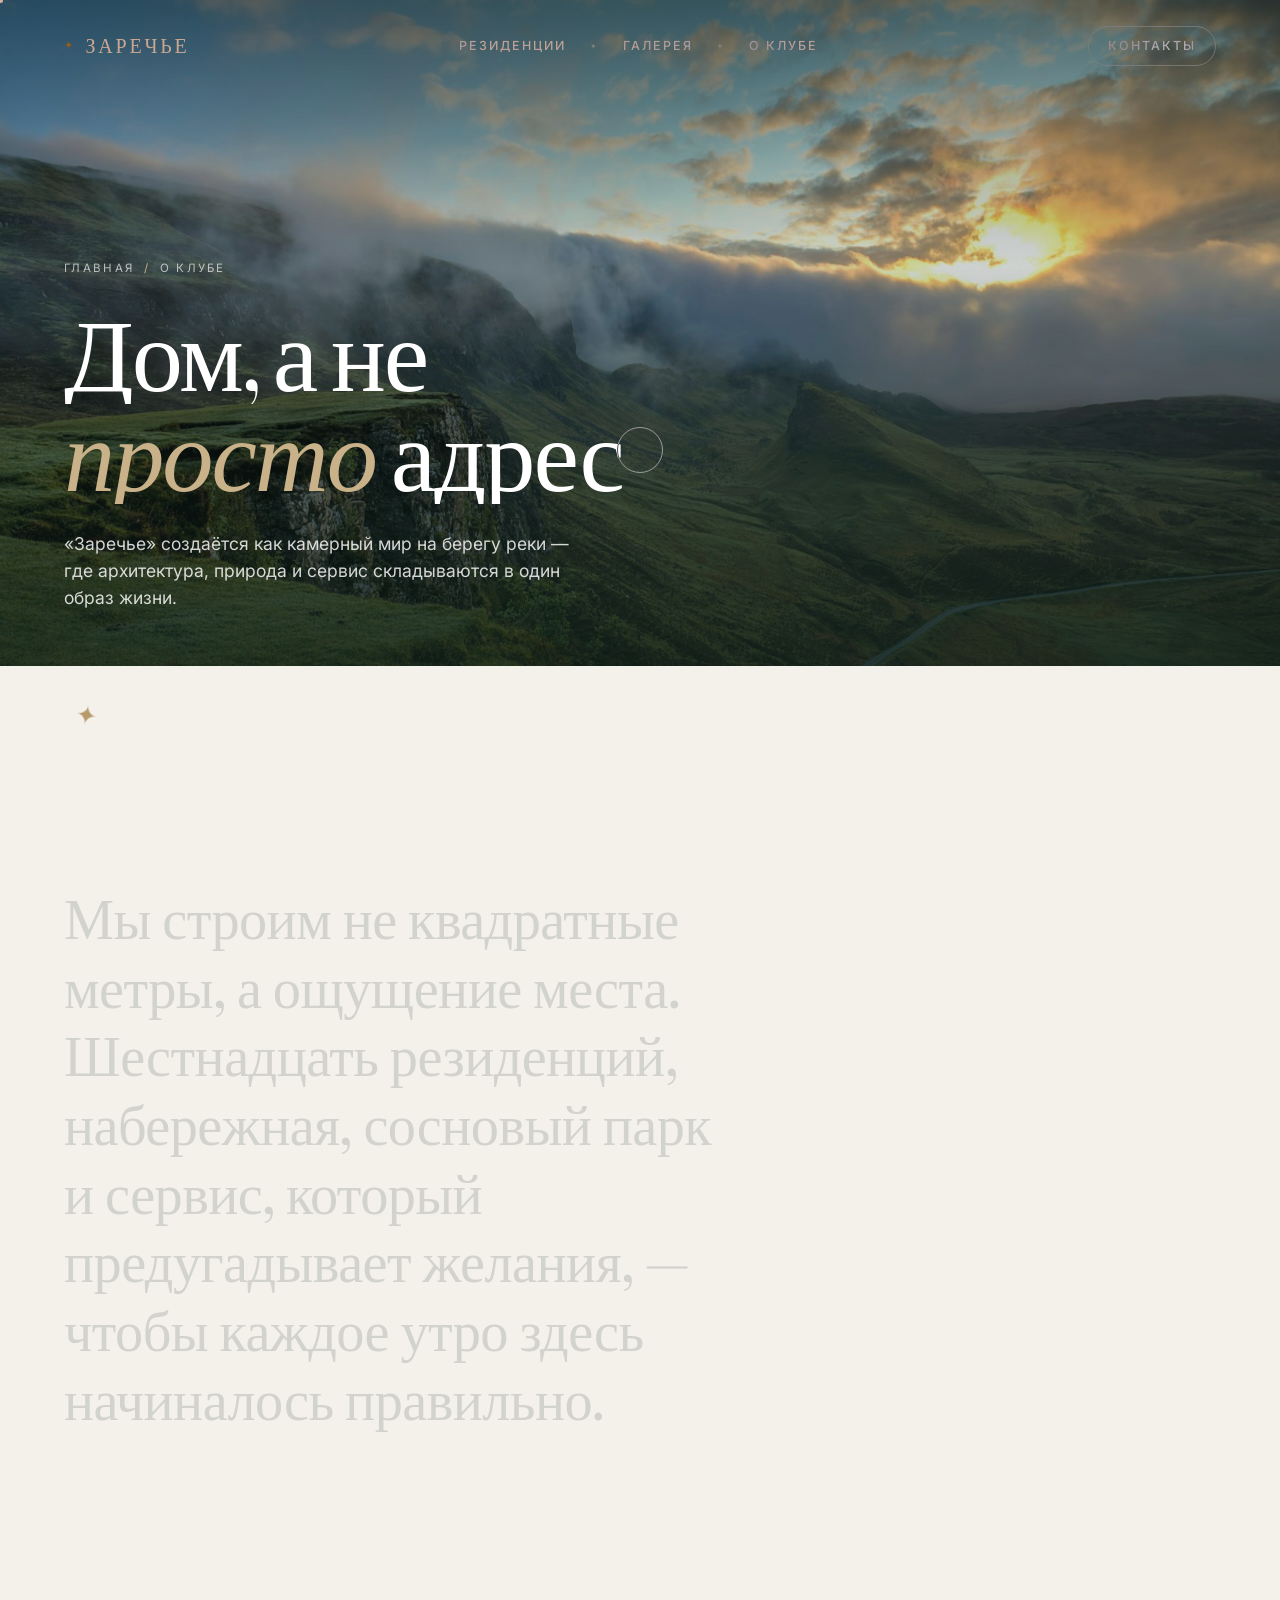
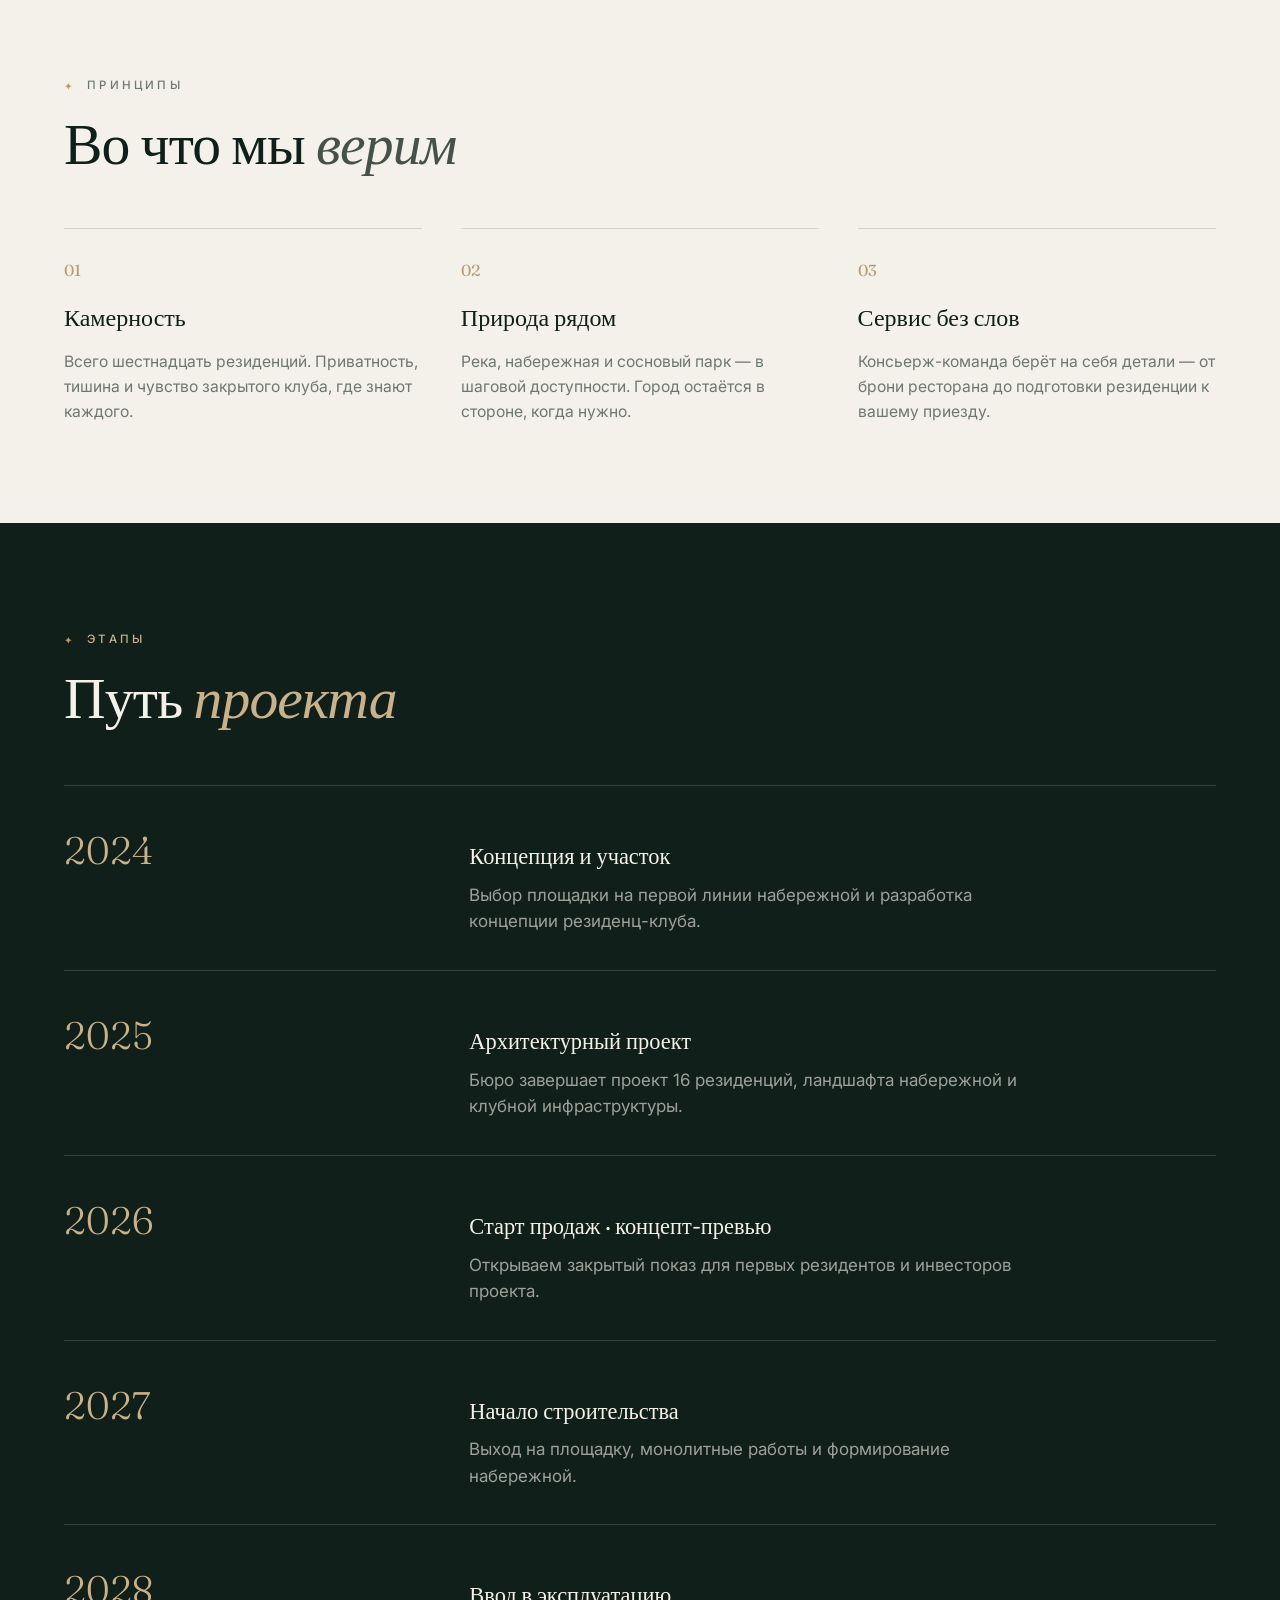
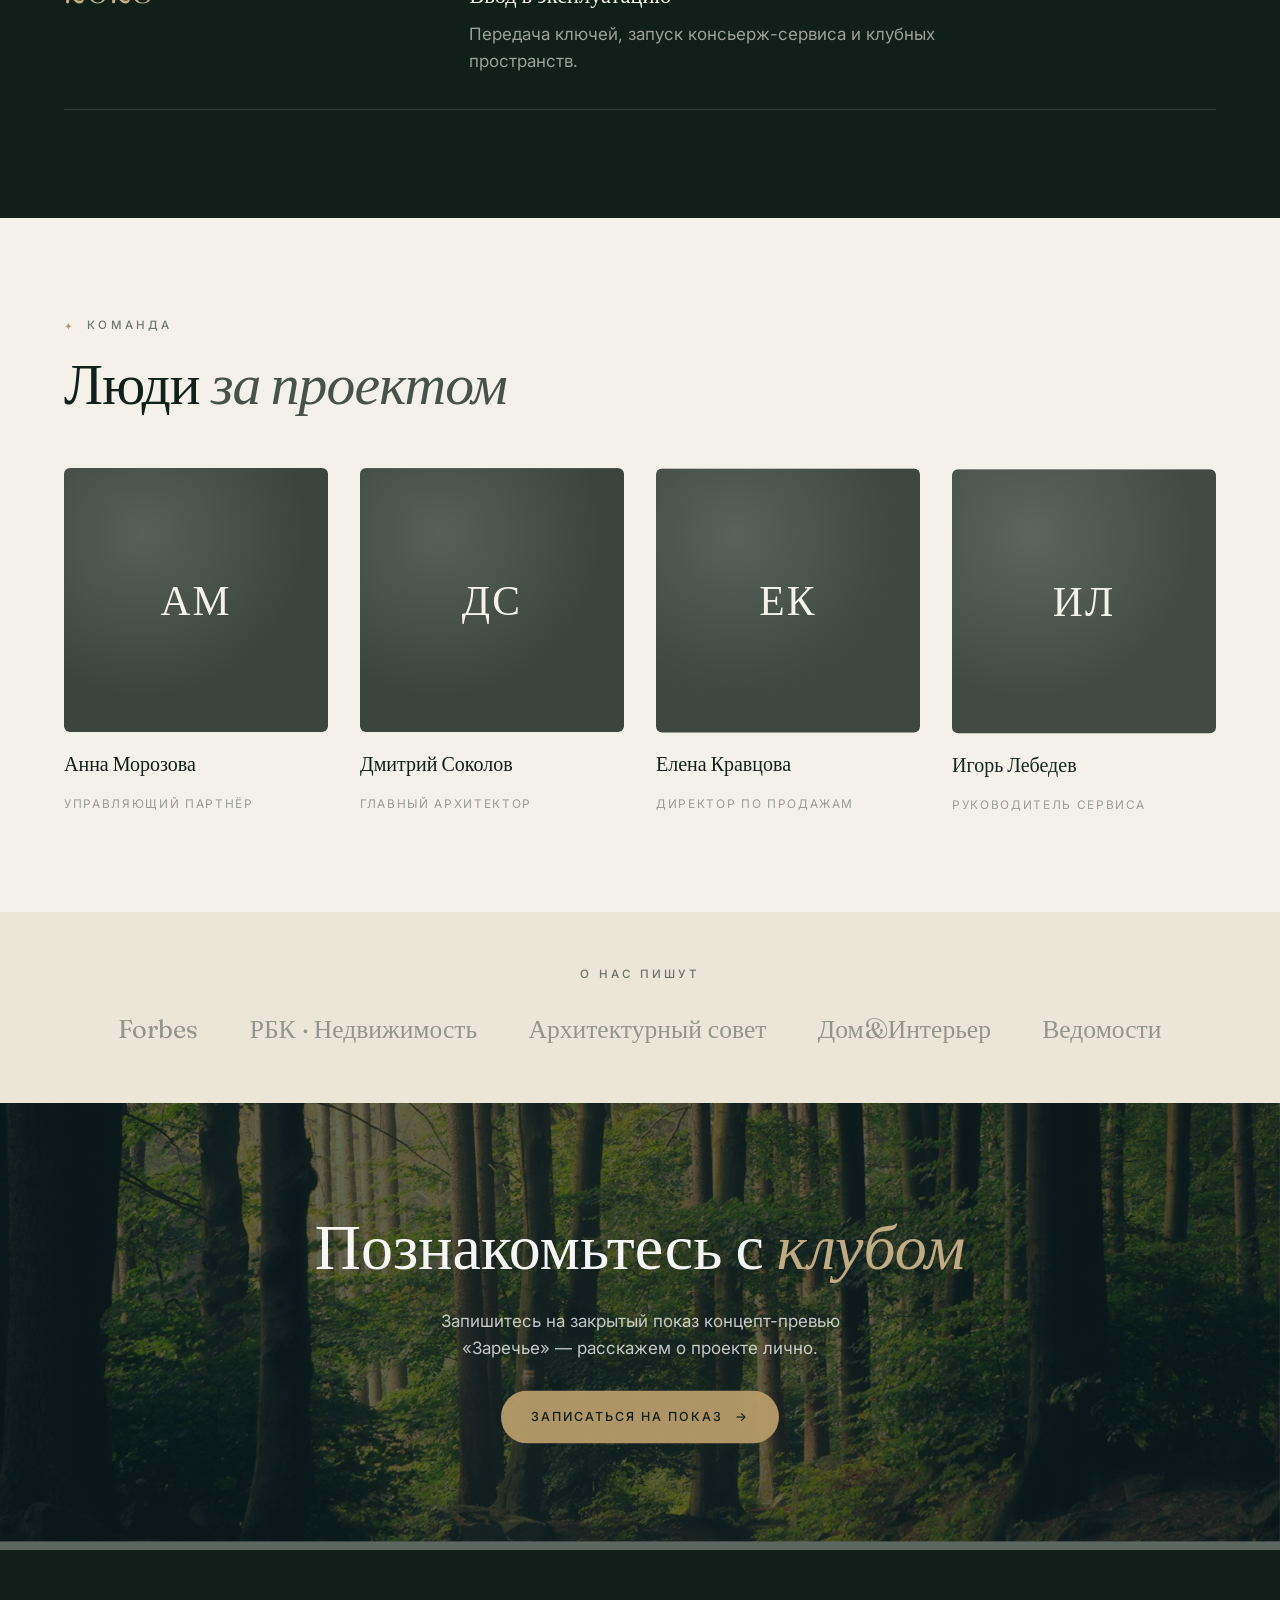
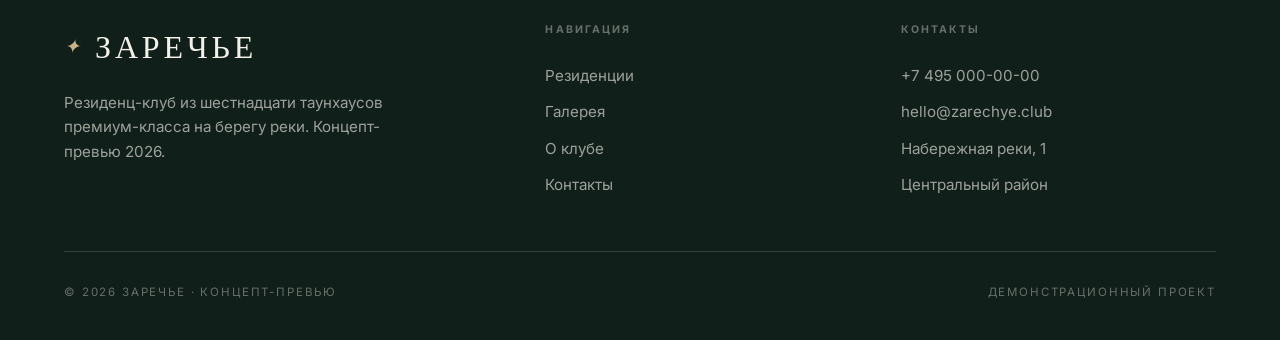
==== commit b76a5df8: "Add mobile hamburger menu with fullscreen navigation Burger button appears on screens ≤760px across " ====
--- a/about.html
+++ b/about.html
@@ -24,7 +24,16 @@
     <a href="about.html" data-cursor>О клубе</a>
   </nav>
   <a href="contacts.html" class="nav__cta" data-cursor><span>Контакты</span></a>
+  <button class="nav__burger" id="navBurger" aria-label="Меню"><span></span><span></span><span></span></button>
 </header>
+
+<div class="mob-menu" id="mobMenu">
+  <a href="residences.html" class="mob-menu__link">Резиденции</a>
+  <a href="gallery.html" class="mob-menu__link">Галерея</a>
+  <a href="about.html" class="mob-menu__link">О клубе</a>
+  <a href="contacts.html" class="mob-menu__link">Контакты</a>
+  <div class="mob-menu__foot"><span>✦</span><span>ЗАРЕЧЬЕ</span></div>
+</div>
 
 <main>
   <section class="subhero">
--- a/styles.css
+++ b/styles.css
@@ -121,7 +121,26 @@
 .nav__sep{font-size:.5rem;opacity:.5}
 .nav__cta{font-size:.78rem;letter-spacing:.16em;text-transform:uppercase;font-weight:500;border:1px solid rgba(255,255,255,.4);padding:.6rem 1.2rem;border-radius:40px;transition:background .4s,color .4s,border-color .4s}
 .nav__cta:hover{background:#fff;color:var(--forest);border-color:#fff}
-@media (max-width:760px){ .nav__links{display:none} }
+/* ─── Бургер-кнопка ────────────────────── */
+.nav__burger{
+  display:none;flex-direction:column;justify-content:center;gap:5px;
+  width:32px;height:32px;background:none;border:none;cursor:pointer;padding:0;z-index:10;
+}
+.nav__burger span{display:block;width:100%;height:1.5px;background:#fff;transition:transform .4s var(--ease-out),opacity .3s;transform-origin:center}
+.nav__burger.is-open span:nth-child(1){transform:translateY(6.5px) rotate(45deg)}
+.nav__burger.is-open span:nth-child(2){opacity:0}
+.nav__burger.is-open span:nth-child(3){transform:translateY(-6.5px) rotate(-45deg)}
+@media (max-width:760px){ .nav__links,.nav__cta{display:none} .nav__burger{display:flex} }
+
+/* ─── Мобильное меню ───────────────────── */
+.mob-menu{position:fixed;inset:0;z-index:490;background:var(--forest);display:flex;flex-direction:column;align-items:center;justify-content:center;gap:1rem;opacity:0;pointer-events:none;visibility:hidden}
+.mob-menu.is-open{opacity:1;pointer-events:auto;visibility:visible}
+.mob-menu__link{font-family:var(--serif);font-size:clamp(2rem,8vw,3.2rem);font-weight:300;color:var(--paper);letter-spacing:.04em;padding:.6rem 0;position:relative}
+.mob-menu__link::after{content:"";position:absolute;left:0;bottom:.3rem;width:100%;height:1px;background:var(--gold-soft);transform:scaleX(0);transform-origin:left;transition:transform .5s var(--ease-out)}
+.mob-menu__link:hover::after{transform:scaleX(1)}
+.mob-menu__link em{color:var(--gold-soft);font-weight:300}
+.mob-menu__foot{position:absolute;bottom:2.4rem;display:flex;gap:1.4rem;font-size:.72rem;letter-spacing:.2em;text-transform:uppercase;color:var(--paper-40)}
+.nav.mob-open{mix-blend-mode:normal;color:#fff}
 
 /* ─── ГЕРОЙ ─────────────────────────────── */
 .hero{position:relative;height:100svh;min-height:640px;overflow:hidden;color:#fff;display:flex;flex-direction:column;justify-content:flex-end}
